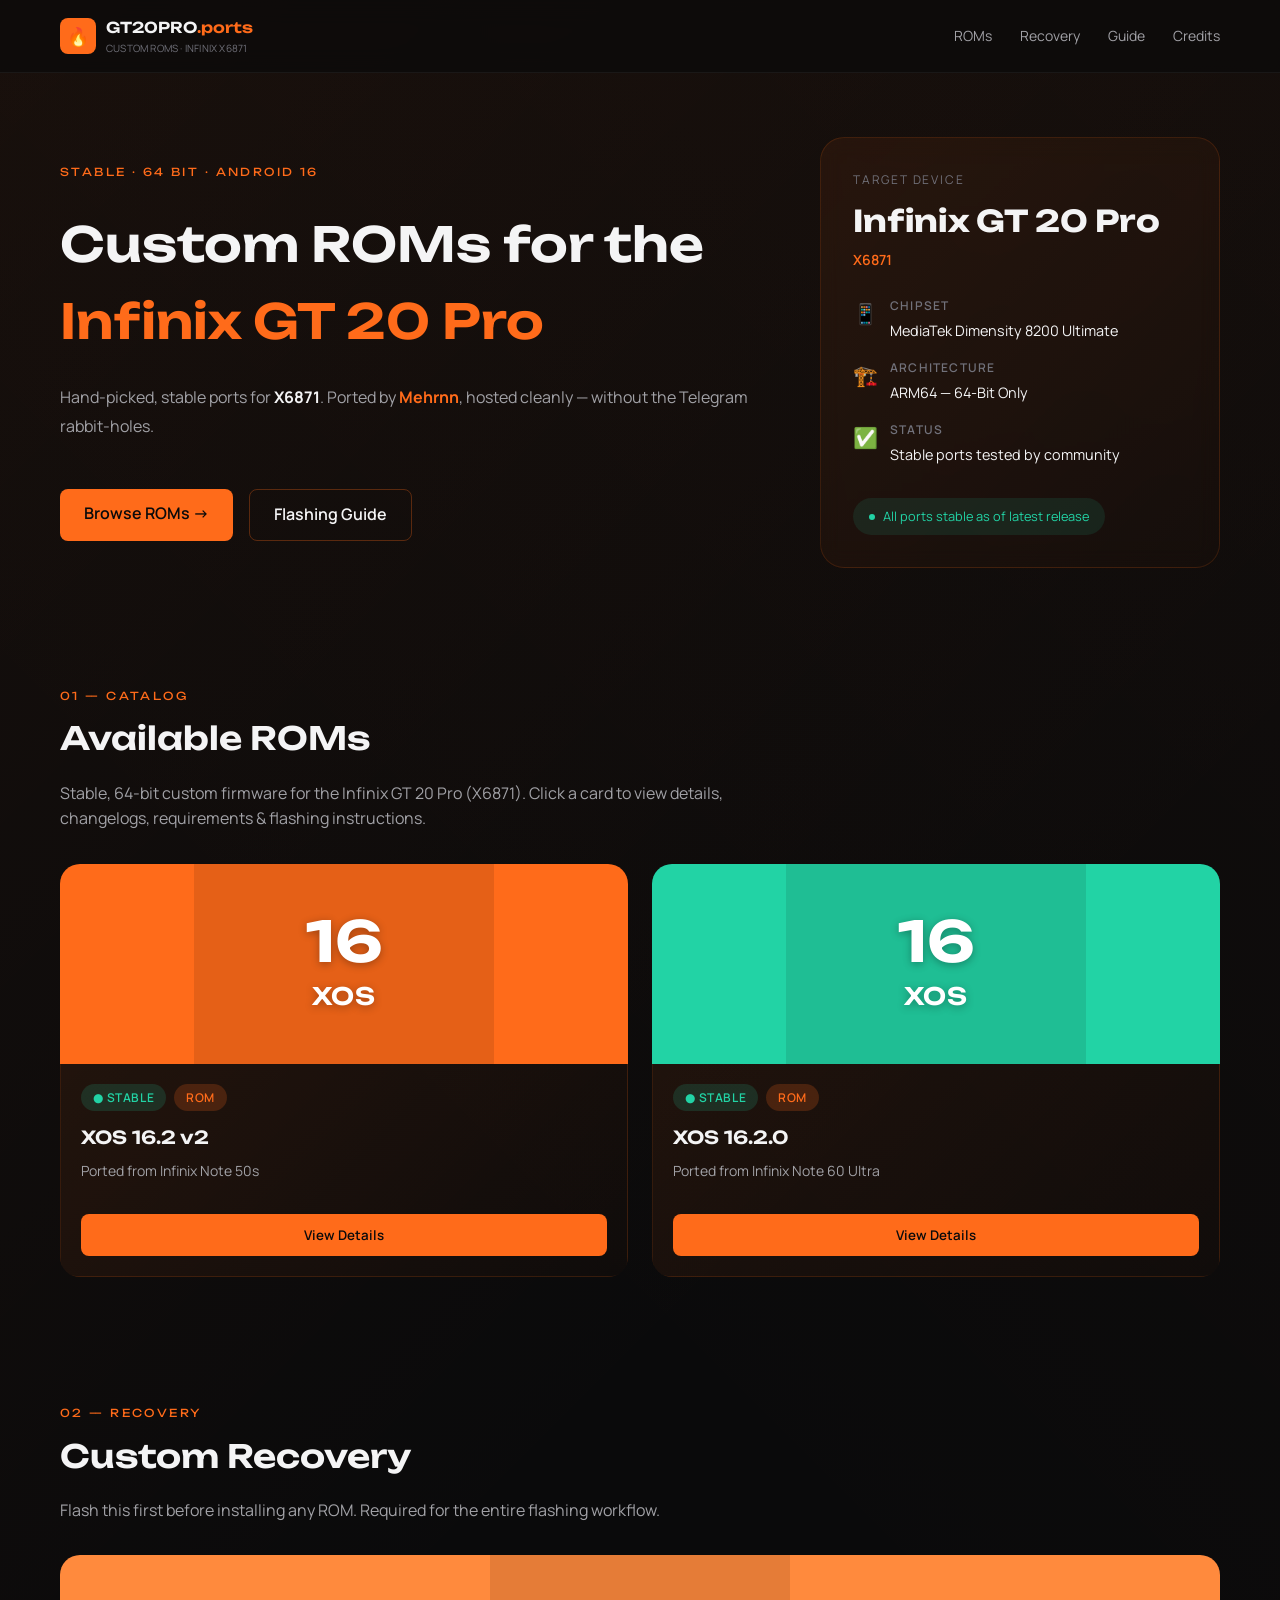
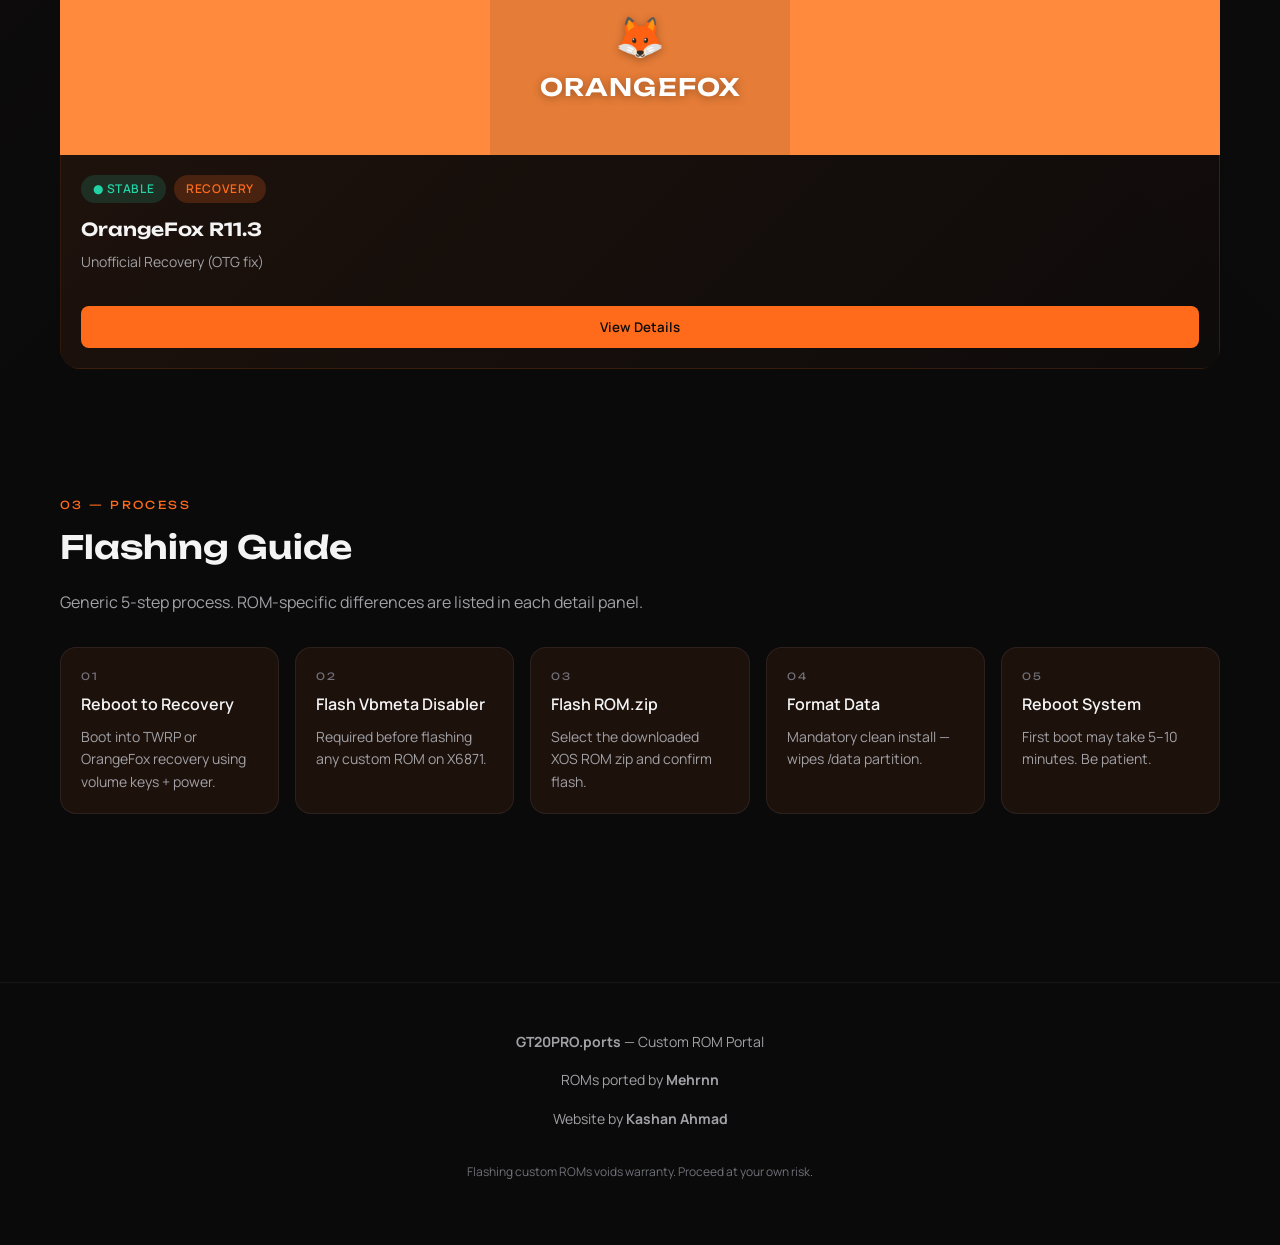
==== index.html @ 8de90fce "Update index.html" ====
<!DOCTYPE html>
<html lang="en">
<head>
    <meta charset="UTF-8">
    <meta name="viewport" content="width=device-width, initial-scale=1.0">
    <title>GT20PRO.ports — Custom ROM Site</title>
    <link href="https://fonts.googleapis.com/css2?family=Manrope:wght@400;600;700&family=Unbounded:wght@600;700&display=swap" rel="stylesheet">
    <style>
        * {
            margin: 0;
            padding: 0;
            box-sizing: border-box;
        }

        :root {
            --color-bg: #0a0a0b;
            --color-text: #f4f4f5;
            --color-orange: #ff6b1a;
            --color-zinc-400: #a1a1a6;
            --color-zinc-600: #71717a;
            --font-display: 'Unbounded', 'Manrope', system-ui, sans-serif;
            --font-body: 'Manrope', system-ui, sans-serif;
        }

        body {
            background: linear-gradient(135deg, rgba(255,107,26,0.05) 0%, transparent 50%), 
                        linear-gradient(225deg, rgba(255,107,26,0.03) 0%, transparent 50%),
                        var(--color-bg);
            color: var(--color-text);
            font-family: var(--font-body);
            line-height: 1.6;
            min-height: 100vh;
        }

        header {
            position: sticky;
            top: 0;
            z-index: 40;
            backdrop-filter: blur(12px);
            background: rgba(10, 10, 11, 0.7);
            border-bottom: 1px solid rgba(255, 255, 255, 0.05);
        }

        .header-content {
            max-width: 1200px;
            margin: 0 auto;
            padding: 1rem 1.25rem;
            display: flex;
            justify-content: space-between;
            align-items: center;
        }

        .logo {
            display: flex;
            align-items: center;
            gap: 0.625rem;
            text-decoration: none;
            color: inherit;
        }

        .logo-icon {
            display: flex;
            align-items: center;
            justify-content: center;
            width: 2.25rem;
            height: 2.25rem;
            border-radius: 0.5rem;
            background: var(--color-orange);
            color: var(--color-bg);
            font-size: 1.125rem;
        }

        .logo-text h1 {
            font-family: var(--font-display);
            font-size: 0.9375rem;
            font-weight: 600;
        }

        .logo-text p {
            font-size: 0.625rem;
            color: var(--color-zinc-600);
            text-transform: uppercase;
            letter-spacing: 0.02em;
        }

        nav {
            display: none;
        }

        @media (min-width: 768px) {
            nav {
                display: flex;
                gap: 1.75rem;
                font-size: 0.875rem;
                color: var(--color-zinc-400);
            }

            nav a {
                color: inherit;
                text-decoration: none;
                transition: color 0.3s;
            }

            nav a:hover {
                color: var(--color-text);
            }
        }

        .hero-wrapper {
            display: grid;
            grid-template-columns: 1fr;
            gap: 2rem;
            align-items: center;
            margin-bottom: 3rem;
        }

        @media (min-width: 768px) {
            .hero-wrapper {
                grid-template-columns: 1fr 400px;
            }
        }

        .device-card {
            background: linear-gradient(135deg, rgba(255,107,26,0.08) 0%, rgba(255,107,26,0.02) 100%);
            border: 1px solid rgba(255, 107, 26, 0.15);
            border-radius: 1.5rem;
            padding: 2rem;
            backdrop-filter: blur(10px);
        }

        .device-label {
            font-size: 0.75rem;
            letter-spacing: 0.15em;
            text-transform: uppercase;
            color: var(--color-zinc-600);
            margin-bottom: 0.5rem;
        }

        .device-name {
            font-family: var(--font-display);
            font-size: 1.875rem;
            font-weight: 700;
            margin-bottom: 0.25rem;
        }

        .device-codename {
            color: var(--color-orange);
            font-size: 0.875rem;
            margin-bottom: 1.5rem;
            font-weight: 600;
        }

        .device-spec {
            display: flex;
            gap: 0.75rem;
            margin-bottom: 1rem;
            font-size: 0.9rem;
            align-items: flex-start;
        }

        .device-spec-icon {
            color: var(--color-orange);
            font-size: 1.25rem;
            flex-shrink: 0;
            margin-top: 0.15rem;
        }

        .device-spec-label {
            text-transform: uppercase;
            font-size: 0.75rem;
            letter-spacing: 0.1em;
            color: var(--color-zinc-600);
            font-weight: 600;
        }

        .device-spec-value {
            display: block;
            color: var(--color-text);
            margin-top: 0.25rem;
        }

        .status-badge {
            display: inline-flex;
            align-items: center;
            gap: 0.5rem;
            background: rgba(34, 211, 165, 0.1);
            color: #22d3a5;
            padding: 0.5rem 1rem;
            border-radius: 9999px;
            font-size: 0.8rem;
            margin-top: 1rem;
        }

        .status-dot {
            width: 6px;
            height: 6px;
            background: #22d3a5;
            border-radius: 50%;
            animation: pulse 2s infinite;
        }

        @keyframes pulse {
            0%, 100% { opacity: 1; }
            50% { opacity: 0.5; }
        }

        .container {
            max-width: 1200px;
            margin: 0 auto;
            padding: 2.5rem 1.25rem;
        }

        .section-label {
            font-family: var(--font-display);
            font-size: 0.6875rem;
            letter-spacing: 0.22em;
            text-transform: uppercase;
            color: var(--color-orange);
            margin-bottom: 0.5rem;
        }

        h2 {
            font-family: var(--font-display);
            font-size: 2rem;
            font-weight: 600;
            margin-bottom: 1rem;
        }

        .description {
            color: var(--color-zinc-400);
            margin-bottom: 2rem;
            max-width: 42rem;
        }

        .grid {
            display: grid;
            grid-template-columns: repeat(auto-fit, minmax(280px, 1fr));
            gap: 1.5rem;
            margin-bottom: 3rem;
        }

        .card {
            background: transparent;
            border: none;
            border-radius: 1.25rem;
            overflow: hidden;
            cursor: pointer;
            transition: all 0.3s;
            display: flex;
            flex-direction: column;
        }

        .card:hover {
            transform: translateY(-4px);
        }

        .card-cover {
            width: 100%;
            height: 200px;
            border-radius: 1rem 1rem 0 0;
            display: flex;
            flex-direction: column;
            align-items: center;
            justify-content: center;
            position: relative;
            overflow: hidden;
        }

        .card-cover svg {
            width: 100%;
            height: 100%;
            position: absolute;
            top: 0;
            left: 0;
        }

        .card-cover-content {
            position: relative;
            z-index: 2;
            text-align: center;
            color: white;
            text-shadow: 0 2px 8px rgba(0,0,0,0.3);
        }

        .card-cover-number {
            font-family: var(--font-display);
            font-size: 3.5rem;
            font-weight: 700;
            line-height: 1;
            margin-bottom: 0.5rem;
        }

        .card-cover-text {
            font-family: var(--font-display);
            font-size: 1.5rem;
            font-weight: 600;
            letter-spacing: 0.05em;
        }

        .card-body {
            background: linear-gradient(135deg, rgba(255,107,26,0.08) 0%, rgba(255,107,26,0.02) 100%);
            border: 1px solid rgba(255, 107, 26, 0.15);
            border-top: none;
            border-radius: 0 0 1rem 1rem;
            padding: 1.25rem;
            flex-grow: 1;
            display: flex;
            flex-direction: column;
        }

        .card-title {
            font-family: var(--font-display);
            font-size: 1.125rem;
            font-weight: 600;
            margin-bottom: 0.5rem;
        }

        .card-subtitle {
            font-size: 0.875rem;
            color: var(--color-zinc-400);
            margin-bottom: 1rem;
            flex-grow: 1;
        }

        .card-meta {
            display: flex;
            gap: 0.75rem;
            font-size: 0.75rem;
            color: var(--color-zinc-600);
            margin-top: 1rem;
            flex-wrap: wrap;
        }

        .badge {
            display: inline-block;
            background: rgba(255, 107, 26, 0.15);
            color: var(--color-orange);
            padding: 0.25rem 0.75rem;
            border-radius: 9999px;
            font-size: 0.75rem;
            font-weight: 600;
            text-transform: uppercase;
            letter-spacing: 0.05em;
        }

        .badge.stable {
            background: rgba(34, 211, 165, 0.15);
            color: #22d3a5;
        }

        .badge.rom {
            background: rgba(255, 107, 26, 0.2);
            color: var(--color-orange);
        }

        .download-btn {
            background: var(--color-orange);
            color: var(--color-bg);
            border: none;
            padding: 0.75rem 1.5rem;
            border-radius: 0.5rem;
            font-weight: 600;
            cursor: pointer;
            margin-top: 1rem;
            transition: opacity 0.3s;
            font-family: var(--font-body);
        }

        .download-btn:hover {
            opacity: 0.9;
        }

        footer {
            background: rgba(10, 10, 11, 0.8);
            border-top: 1px solid rgba(255, 255, 255, 0.05);
            padding: 3rem 1.25rem;
            margin-top: 5rem;
        }

        .footer-content {
            max-width: 1200px;
            margin: 0 auto;
            text-align: center;
            color: var(--color-zinc-400);
            font-size: 0.875rem;
        }

        .footer-content p {
            margin-bottom: 1rem;
        }

        .step-grid {
            display: grid;
            grid-template-columns: repeat(auto-fit, minmax(200px, 1fr));
            gap: 1rem;
            margin-bottom: 3rem;
        }

        .step-card {
            background: rgba(255, 107, 26, 0.08);
            border: 1px solid rgba(255, 255, 255, 0.07);
            border-radius: 1rem;
            padding: 1.25rem;
        }

        .step-number {
            font-family: var(--font-display);
            font-size: 0.625rem;
            color: var(--color-zinc-600);
            letter-spacing: 0.2em;
            margin-bottom: 0.5rem;
        }

        .step-title {
            font-weight: 600;
            margin-bottom: 0.5rem;
        }

        .step-desc {
            font-size: 0.875rem;
            color: var(--color-zinc-400);
        }

        .modal {
            display: none;
            position: fixed;
            z-index: 50;
            left: 0;
            top: 0;
            width: 100%;
            height: 100%;
            background: rgba(0, 0, 0, 0.8);
            backdrop-filter: blur(4px);
        }

        .modal.active {
            display: flex;
            align-items: center;
            justify-content: center;
        }

        .modal-content {
            background: #141416;
            border: 1px solid rgba(255, 255, 255, 0.1);
            border-radius: 1.5rem;
            padding: 2rem;
            max-width: 500px;
            max-height: 80vh;
            overflow-y: auto;
            position: relative;
        }

        .modal-close {
            position: absolute;
            top: 1rem;
            right: 1rem;
            background: none;
            border: none;
            color: var(--color-text);
            font-size: 1.5rem;
            cursor: pointer;
        }

        .modal-title {
            font-family: var(--font-display);
            font-size: 1.5rem;
            font-weight: 600;
            margin-bottom: 0.5rem;
            margin-top: 0;
        }

        .modal-subtitle {
            color: var(--color-zinc-400);
            margin-bottom: 1.5rem;
        }

        .modal-section {
            margin-bottom: 1.5rem;
        }

        .modal-section h4 {
            font-size: 0.875rem;
            text-transform: uppercase;
            letter-spacing: 0.1em;
            color: var(--color-orange);
            margin-bottom: 0.5rem;
            font-weight: 600;
        }

        .modal-section ul, .modal-section ol {
            margin-left: 1.5rem;
            color: var(--color-zinc-400);
        }

        .modal-section li {
            margin-bottom: 0.5rem;
        }
    </style>
</head>
<body>
    <header>
        <div class="header-content">
            <a href="#" class="logo">
                <div class="logo-icon">🔥</div>
                <div class="logo-text">
                    <h1>GT20PRO<span style="color: var(--color-orange);">.ports</span></h1>
                    <p>Custom ROMs · Infinix X6871</p>
                </div>
            </a>
            <nav>
                <a href="#roms">ROMs</a>
                <a href="#recovery">Recovery</a>
                <a href="#guide">Guide</a>
                <a href="#credits">Credits</a>
            </nav>
        </div>
    </header>

    <main>
        <!-- Hero Section -->
        <section class="container" style="padding: 4rem 1.25rem; padding-bottom: 2rem;">
            <div class="hero-wrapper">
                <div>
                    <div class="section-label" style="margin-bottom: 1.5rem;">STABLE · 64 BIT · ANDROID 16</div>
                    <h2 style="font-size: 3rem; margin-bottom: 1.5rem;">Custom ROMs for the <span style="color: var(--color-orange);">Infinix GT 20 Pro</span></h2>
                    <p style="font-size: 1rem; color: var(--color-zinc-400); margin-bottom: 2rem; line-height: 1.8;">Hand-picked, stable ports for <strong style="color: var(--color-text);">X6871</strong>. Ported by <strong style="color: var(--color-orange);">Mehrnn</strong>, hosted cleanly — without the Telegram rabbit-holes.</p>
                    <div style="display: flex; gap: 1rem; flex-wrap: wrap;">
                        <a href="#roms" class="download-btn" style="text-decoration: none; display: inline-block; text-align: center;">Browse ROMs →</a>
                        <a href="#guide" class="download-btn" style="text-decoration: none; display: inline-block; text-align: center; background: transparent; border: 1px solid rgba(255, 107, 26, 0.3); color: var(--color-text);">Flashing Guide</a>
                    </div>
                </div>
                <div class="device-card">
                    <div class="device-label">TARGET DEVICE</div>
                    <div class="device-name">Infinix GT 20 Pro</div>
                    <div class="device-codename">X6871</div>

                    <div class="device-spec">
                        <div class="device-spec-icon">📱</div>
                        <div>
                            <div class="device-spec-label">Chipset</div>
                            <span class="device-spec-value">MediaTek Dimensity 8200 Ultimate</span>
                        </div>
                    </div>

                    <div class="device-spec">
                        <div class="device-spec-icon">🏗️</div>
                        <div>
                            <div class="device-spec-label">Architecture</div>
                            <span class="device-spec-value">ARM64 — 64-Bit Only</span>
                        </div>
                    </div>

                    <div class="device-spec">
                        <div class="device-spec-icon">✅</div>
                        <div>
                            <div class="device-spec-label">Status</div>
                            <span class="device-spec-value">Stable ports tested by community</span>
                        </div>
                    </div>

                    <div class="status-badge">
                        <span class="status-dot"></span>
                        <span>All ports stable as of latest release</span>
                    </div>
                </div>
            </div>
        </section>

        <!-- ROMs Section -->
        <section id="roms" class="container">
            <div class="section-label">01 — Catalog</div>
            <h2>Available ROMs</h2>
            <p class="description">Stable, 64-bit custom firmware for the Infinix GT 20 Pro (X6871). Click a card to view details, changelogs, requirements & flashing instructions.</p>
            <div class="grid" id="romGrid"></div>
        </section>

        <!-- Recovery Section -->
        <section id="recovery" class="container">
            <div class="section-label">02 — Recovery</div>
            <h2>Custom Recovery</h2>
            <p class="description">Flash this first before installing any ROM. Required for the entire flashing workflow.</p>
            <div class="grid" id="recoveryGrid"></div>
        </section>

        <!-- Flashing Guide -->
        <section id="guide" class="container">
            <div class="section-label">03 — Process</div>
            <h2>Flashing Guide</h2>
            <p class="description">Generic 5-step process. ROM-specific differences are listed in each detail panel.</p>
            <div class="step-grid" id="stepsGrid"></div>
        </section>
    </main>

    <!-- Modal -->
    <div id="modal" class="modal">
        <div class="modal-content">
            <button class="modal-close" onclick="closeModal()">✕</button>
            <h3 class="modal-title" id="modalTitle"></h3>
            <p class="modal-subtitle" id="modalSubtitle"></p>
            
            <div class="modal-section">
                <h4>Base & Specs</h4>
                <p><strong>Base:</strong> <span id="modalBase"></span></p>
                <p><strong>Android:</strong> <span id="modalAndroid"></span></p>
            </div>

            <div class="modal-section" id="changelogSection" style="display:none;">
                <h4>What's New</h4>
                <ul id="changelogList"></ul>
            </div>

            <div class="modal-section" id="knownBugsSection" style="display:none;">
                <h4>Known Issues</h4>
                <ul id="bugsList"></ul>
            </div>

            <div class="modal-section" id="requirementsSection" style="display:none;">
                <h4>Requirements</h4>
                <ul id="requirementsList"></ul>
            </div>

            <div class="modal-section" id="stepsSection" style="display:none;">
                <h4>Flashing Steps</h4>
                <ol id="stepsList"></ol>
            </div>

            <div class="modal-section" id="creditsSection" style="display:none;">
                <h4>Credits</h4>
                <ul id="creditsList"></ul>
            </div>

            <a id="downloadBtn" href="#" class="download-btn" target="_blank" style="display: block; text-align: center; text-decoration: none;">Download</a>
        </div>
    </div>

    <footer>
        <div class="footer-content">
            <p><strong>GT20PRO.ports</strong> — Custom ROM Portal</p>
            <p>ROMs ported by <strong>Mehrnn</strong></p>
            <p>Website by <strong>Kashan Ahmad</strong></p>
            <p style="font-size: 0.75rem; margin-top: 2rem; color: var(--color-zinc-600);">Flashing custom ROMs voids warranty. Proceed at your own risk.</p>
        </div>
    </footer>

    <script>
        // Data from roms.js
        const DEVICE = {
            name: "Infinix GT 20 Pro",
            codename: "X6871",
            chipset: "MediaTek Dimensity 8200 Ultimate",
        };

        const ROMS = [
            {
                id: "xos-16-2-v2-n50s",
                title: "XOS 16.2 v2",
                subtitle: "Ported from Infinix Note 50s",
                androidBase: "Android 16",
                version: "v2 — Stable",
                type: "ROM",
                status: "stable",
                accent: "#FF6B1A",
                porter: "Mehrnn",
                base: "Any A15 Vendor",
                bit: "64-Bit Only",
                description: "XOS 16.1 v2 for GT 20 Pro — a stable Android 16 based port from the Infinix Note 50s. Do not compare with stock. Can dirty flash from old 50s port.",
                downloadUrl: "https://drive.google.com/file/d/1JdifWk1U-Tqw83Pb0PbUPvFqJSJLoO5e/view?usp=sharing",
                fileName: "XOS16.1-v2-X6871-Mehrnn.zip",
                changelogs: ["Fixed device uncertified", "Stable release v2"],
                knownBugs: [
                    { text: "Bypass Charging", fixUrl: "https://t.me/xos16x6871portlinks/23" },
                ],
                requirements: [
                    { text: "Vbmeta Disabler", url: "https://t.me/infinixgt20proid/14628" },
                    { text: "Working Brain", url: null },
                ],
                flashingSteps: [
                    "Reboot to Recovery (TWRP / OrangeFox)",
                    "Flash Vbmeta Disabler",
                    "Flash ROM.zip",
                    "Format Data",
                    "Reboot System",
                ],
                credits: [
                    "Allah (S.W.T)",
                    "@satyam_rai1",
                    "@ramabondanp",
                    "Testers and Contributions",
                ],
            },
            {
                id: "xos-16-2-n60u",
                title: "XOS 16.2.0",
                subtitle: "Ported from Infinix Note 60 Ultra",
                androidBase: "Android 16",
                version: "v2 — Stable",
                type: "ROM",
                status: "stable",
                accent: "#22D3A5",
                porter: "Mehrnn",
                base: "FW 15.1.2.145-165",
                bit: "64-Bit Only",
                description: "XOS 16.2.0 for GT 20 Pro — stable Note 60 Ultra port. Polished build with minor bug fixes over previous releases.",
                downloadUrl: "https://drive.google.com/file/d/1tSSry1rRWioJZi-c9Dg6k1zYBie5qql_/view?usp=drive_link",
                fileName: "XOS16.2-N60U-X6871-Mehrnn.zip",
                changelogs: ["Minor bug fixes"],
                knownBugs: [],
                requirements: [
                    { text: "Vbmeta Disabler", url: "https://t.me/infinixgt20proid/14628" },
                    { text: "Working Brain", url: null },
                ],
                flashingSteps: [
                    "Reboot to Recovery (TWRP / OrangeFox)",
                    "Flash Vbmeta Disabler",
                    "Flash ROM.zip",
                    "Format Data",
                    "Reboot System",
                ],
                credits: [
                    "Allah (S.W.T)",
                    "@satyam_rai1",
                    "@ramabondanp",
                    "Testers and Contributions",
                ],
            },
            {
                id: "orangefox-r11-3-x6871",
                title: "OrangeFox R11.3",
                subtitle: "Unofficial Recovery (OTG fix)",
                androidBase: "Recovery",
                version: "15.1.2 — Unofficial",
                type: "RECOVERY",
                status: "stable",
                accent: "#FF8A3D",
                porter: "Community",
                base: "OrangeFox R11.3 Base",
                bit: "ARM64",
                description: "OrangeFox Recovery R11.3 for GT 20 Pro with OTG fix. Required for flashing ROMs, Vbmeta Disabler and other zips on the X6871.",
                downloadUrl: "https://drive.google.com/file/d/1JdifWk1U-Tqw83Pb0PbUPvFqJSJLoO5e/view?usp=sharing",
                fileName: "OrangeFox-R11.3_OTGfix_15.1.2-Unofficial-X6871.img",
                changelogs: ["OTG fix", "Built for X6871 (GT 20 Pro)"],
                knownBugs: [],
                requirements: [
                    { text: "Unlocked Bootloader", url: null },
                    { text: "fastboot / adb on PC", url: null },
                ],
                flashingSteps: [
                    "Reboot phone into fastboot mode",
                    "Run: fastboot flash recovery OrangeFox-R11.3_OTGfix_15.1.2-Unofficial-X6871.img",
                    "Reboot to recovery immediately (do not boot system first)",
                    "Wipe Dalvik / Cache if needed",
                    "Proceed with ROM / Vbmeta flashing",
                ],
                credits: ["OrangeFox Team", "@satyam_rai1", "Community testers"],
            },
        ];

        const STEPS = [
            { title: "Reboot to Recovery", desc: "Boot into TWRP or OrangeFox recovery using volume keys + power." },
            { title: "Flash Vbmeta Disabler", desc: "Required before flashing any custom ROM on X6871." },
            { title: "Flash ROM.zip", desc: "Select the downloaded XOS ROM zip and confirm flash." },
            { title: "Format Data", desc: "Mandatory clean install — wipes /data partition." },
            { title: "Reboot System", desc: "First boot may take 5–10 minutes. Be patient." },
        ];

        // Render ROMs
        const romGrid = document.getElementById('romGrid');
        const roms = ROMS.filter(r => r.type === 'ROM');
        
        function createRomCover(rom) {
            const svg = `
                <svg viewBox="0 0 300 200" xmlns="http://www.w3.org/2000/svg">
                    <defs>
                        <linearGradient id="grad-${rom.id}" x1="0%" y1="0%" x2="100%" y2="100%">
                            <stop offset="0%" style="stop-color:${rom.accent};stop-opacity:1" />
                            <stop offset="100%" style="stop-color:${rom.accent}dd;stop-opacity:0.8" />
                        </linearGradient>
                    </defs>
                    <rect width="300" height="200" fill="url(#grad-${rom.id})"/>
                    <rect width="300" height="200" fill="rgba(0,0,0,0.1)"/>
                </svg>
            `;
            return svg;
        }
        
        roms.forEach(rom => {
            const card = document.createElement('div');
            card.className = 'card';
            card.innerHTML = `
                <div class="card-cover" style="background: ${rom.accent};">
                    ${createRomCover(rom)}
                    <div class="card-cover-content">
                        <div class="card-cover-number">${rom.number || '16'}</div>
                        <div class="card-cover-text">XOS</div>
                    </div>
                </div>
                <div class="card-body">
                    <div style="display: flex; gap: 0.5rem; margin-bottom: 0.75rem;">
                        <span class="badge stable">● STABLE</span>
                        <span class="badge rom">ROM</span>
                    </div>
                    <div class="card-title">${rom.title}</div>
                    <div class="card-subtitle">${rom.subtitle}</div>
                    <button onclick='openModal(${JSON.stringify(rom).replace(/'/g, "&apos;")})' class="download-btn">View Details</button>
                </div>
            `;
            romGrid.appendChild(card);
        });

        // Render Recovery
        const recoveryGrid = document.getElementById('recoveryGrid');
        const recovery = ROMS.filter(r => r.type === 'RECOVERY');
        recovery.forEach(rom => {
            const card = document.createElement('div');
            card.className = 'card';
            card.innerHTML = `
                <div class="card-cover" style="background: ${rom.accent};">
                    ${createRomCover(rom)}
                    <div class="card-cover-content">
                        <div style="font-size: 2.5rem;">🦊</div>
                        <div class="card-cover-text">ORANGEFOX</div>
                    </div>
                </div>
                <div class="card-body">
                    <div style="display: flex; gap: 0.5rem; margin-bottom: 0.75rem;">
                        <span class="badge stable">● STABLE</span>
                        <span class="badge rom">RECOVERY</span>
                    </div>
                    <div class="card-title">${rom.title}</div>
                    <div class="card-subtitle">${rom.subtitle}</div>
                    <button onclick='openModal(${JSON.stringify(rom).replace(/'/g, "&apos;")})' class="download-btn">View Details</button>
                </div>
            `;
            recoveryGrid.appendChild(card);
        });

        // Render Steps
        const stepsGrid = document.getElementById('stepsGrid');
        STEPS.forEach((step, i) => {
            const card = document.createElement('div');
            card.className = 'step-card';
            card.innerHTML = `
                <div class="step-number">${String(i + 1).padStart(2, '0')}</div>
                <div class="step-title">${step.title}</div>
                <div class="step-desc">${step.desc}</div>
            `;
            stepsGrid.appendChild(card);
        });

        // Modal Functions
        function openModal(rom) {
            const modal = document.getElementById('modal');
            document.getElementById('modalTitle').textContent = rom.title;
            document.getElementById('modalSubtitle').textContent = rom.description;
            document.getElementById('modalBase').textContent = rom.base;
            document.getElementById('modalAndroid').textContent = rom.androidBase;

            // Changelogs
            const changelogSection = document.getElementById('changelogSection');
            if (rom.changelogs && rom.changelogs.length > 0) {
                changelogSection.style.display = 'block';
                const changelogList = document.getElementById('changelogList');
                changelogList.innerHTML = '';
                rom.changelogs.forEach(log => {
                    const li = document.createElement('li');
                    li.textContent = log;
                    changelogList.appendChild(li);
                });
            } else {
                changelogSection.style.display = 'none';
            }

            // Known Bugs
            const bugsSection = document.getElementById('knownBugsSection');
            if (rom.knownBugs && rom.knownBugs.length > 0) {
                bugsSection.style.display = 'block';
                const bugsList = document.getElementById('bugsList');
                bugsList.innerHTML = '';
                rom.knownBugs.forEach(bug => {
                    const li = document.createElement('li');
                    li.innerHTML = bug.fixUrl ? `<a href="${bug.fixUrl}" target="_blank">${bug.text}</a>` : bug.text;
                    bugsList.appendChild(li);
                });
            } else {
                bugsSection.style.display = 'none';
            }

            // Requirements
            const reqSection = document.getElementById('requirementsSection');
            if (rom.requirements && rom.requirements.length > 0) {
                reqSection.style.display = 'block';
                const reqList = document.getElementById('requirementsList');
                reqList.innerHTML = '';
                rom.requirements.forEach(req => {
                    const li = document.createElement('li');
                    li.innerHTML = req.url ? `<a href="${req.url}" target="_blank">${req.text}</a>` : req.text;
                    reqList.appendChild(li);
                });
            } else {
                reqSection.style.display = 'none';
            }

            // Steps
            const stepsSection = document.getElementById('stepsSection');
            if (rom.flashingSteps && rom.flashingSteps.length > 0) {
                stepsSection.style.display = 'block';
                const stepsList = document.getElementById('stepsList');
                stepsList.innerHTML = '';
                rom.flashingSteps.forEach(step => {
                    const li = document.createElement('li');
                    li.textContent = step;
                    stepsList.appendChild(li);
                });
            } else {
                stepsSection.style.display = 'none';
            }

            // Credits
            const creditsSection = document.getElementById('creditsSection');
            if (rom.credits && rom.credits.length > 0) {
                creditsSection.style.display = 'block';
                const creditsList = document.getElementById('creditsList');
                creditsList.innerHTML = '';
                rom.credits.forEach(credit => {
                    const li = document.createElement('li');
                    li.textContent = credit;
                    creditsList.appendChild(li);
                });
            } else {
                creditsSection.style.display = 'none';
            }

            // Download Button
            const downloadBtn = document.getElementById('downloadBtn');
            downloadBtn.href = rom.downloadUrl;
            downloadBtn.textContent = `Download ${rom.fileName}`;

            modal.classList.add('active');
        }

        function closeModal() {
            document.getElementById('modal').classList.remove('active');
        }

        window.addEventListener('click', (e) => {
            const modal = document.getElementById('modal');
            if (e.target === modal) {
                closeModal();
            }
        });
    </script>
</body>
</html>
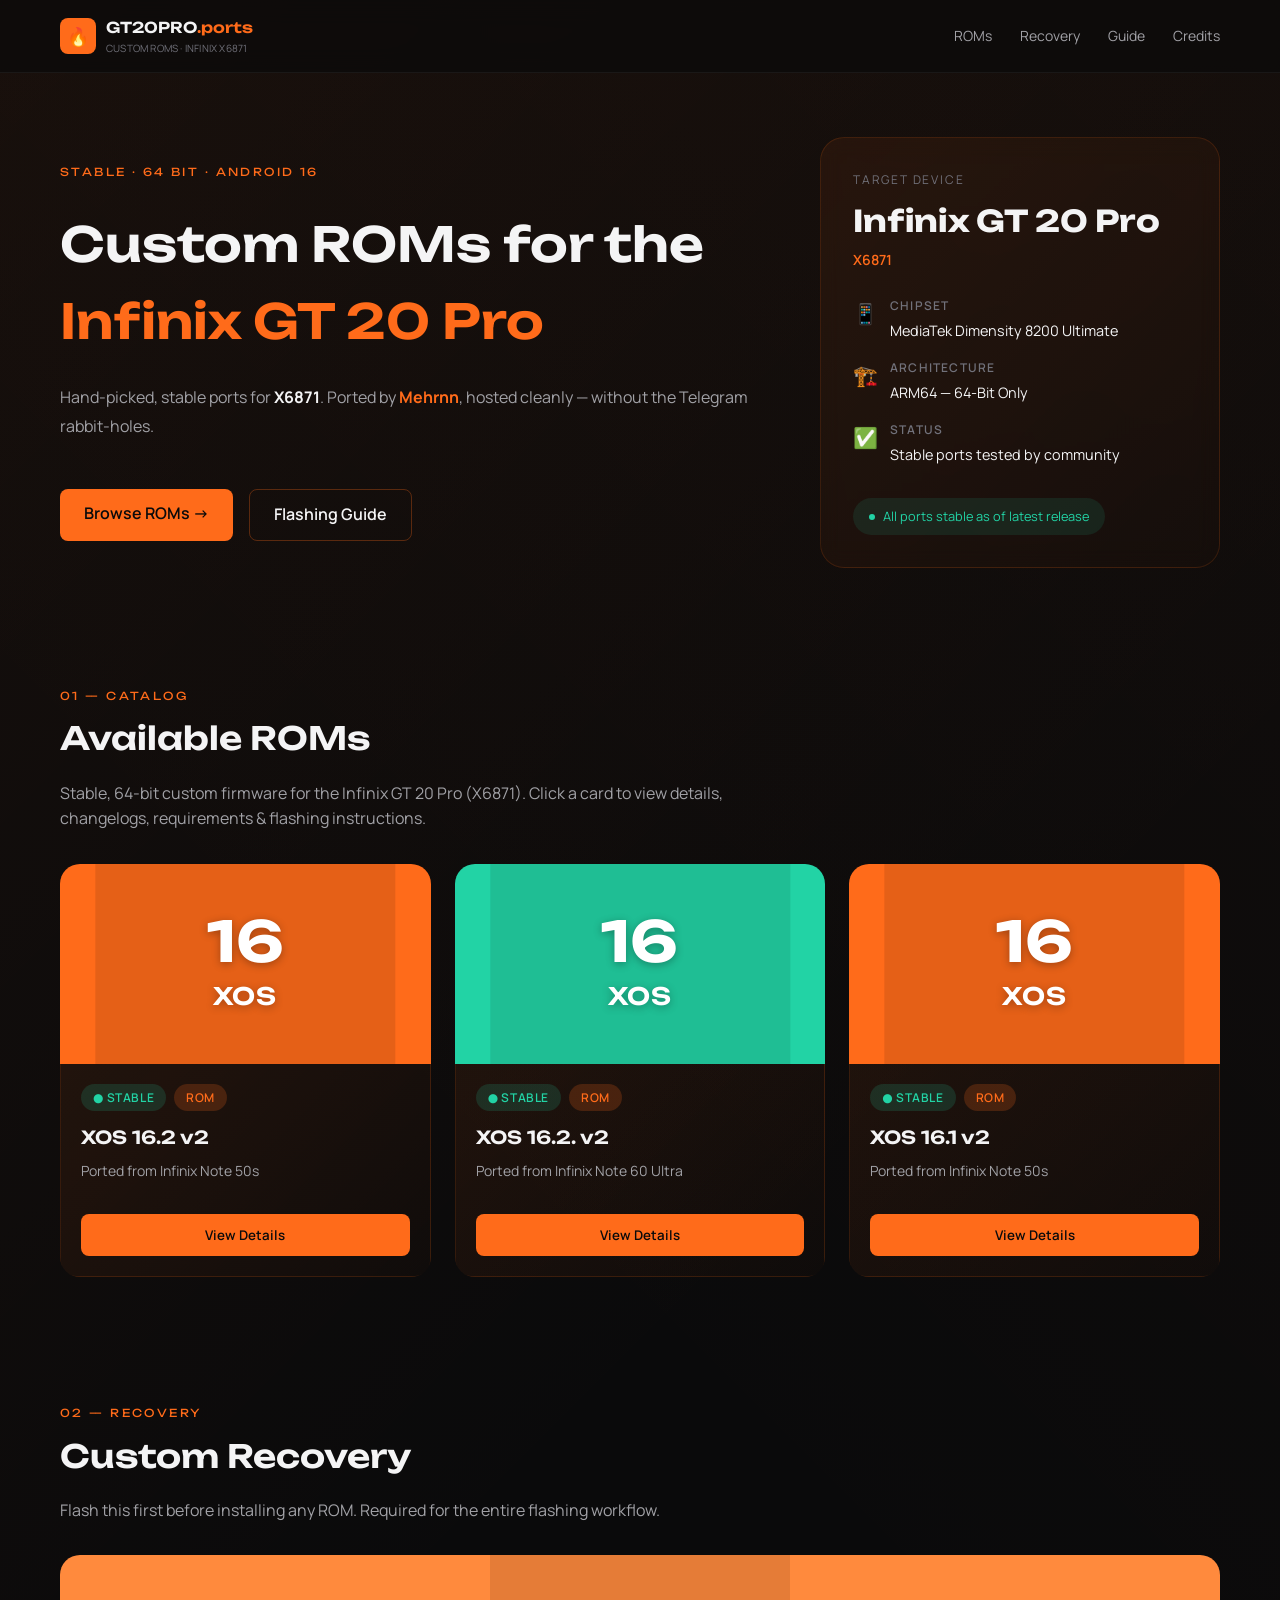
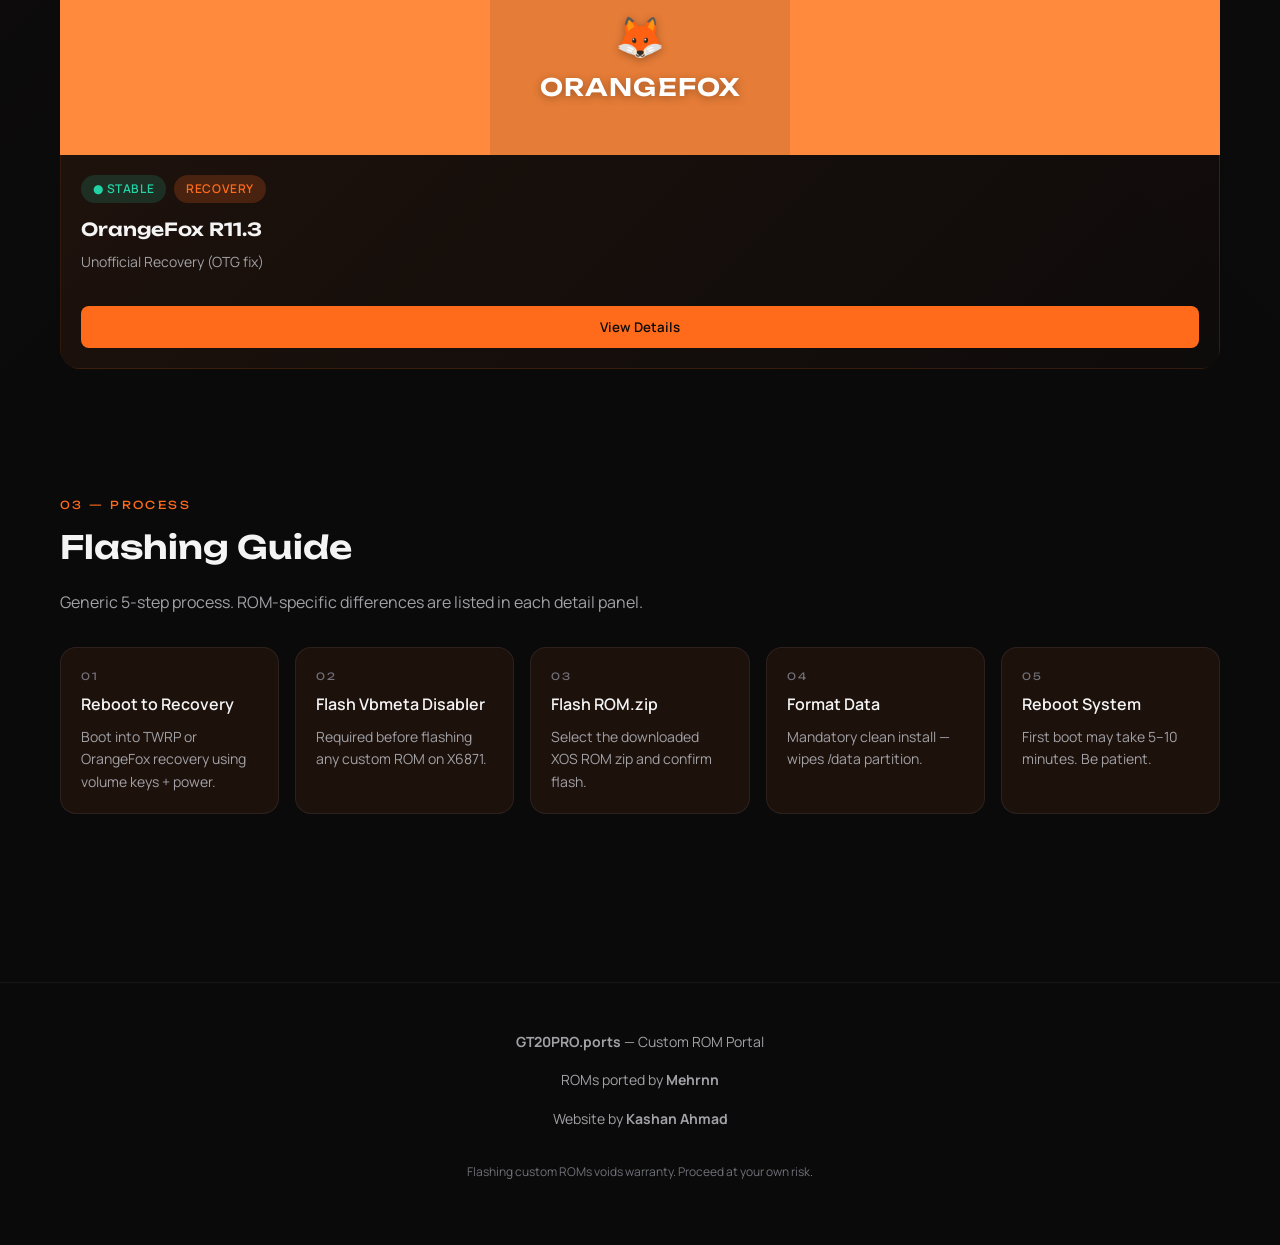
==== commit 2af629b7: "Update index.html" ====
--- a/index.html
+++ b/index.html
@@ -663,7 +663,7 @@
                 porter: "Mehrnn",
                 base: "Any A15 Vendor",
                 bit: "64-Bit Only",
-                description: "XOS 16.1 v2 for GT 20 Pro — a stable Android 16 based port from the Infinix Note 50s. Do not compare with stock. Can dirty flash from old 50s port.",
+                description: "XOS 16.2 v2 for GT 20 Pro — a stable Android 16 based port from the Infinix Note 50s. Do not compare with stock. Can dirty flash from old 50s port.",
                 downloadUrl: "https://drive.google.com/file/d/1JdifWk1U-Tqw83Pb0PbUPvFqJSJLoO5e/view?usp=sharing",
                 fileName: "XOS16.1-v2-X6871-Mehrnn.zip",
                 changelogs: ["Fixed device uncertified", "Stable release v2"],
@@ -682,15 +682,12 @@
                     "Reboot System",
                 ],
                 credits: [
-                    "Allah (S.W.T)",
-                    "@satyam_rai1",
-                    "@ramabondanp",
-                    "Testers and Contributions",
+                    "Mehrnn",
                 ],
             },
             {
                 id: "xos-16-2-n60u",
-                title: "XOS 16.2.0",
+                title: "XOS 16.2. v2",
                 subtitle: "Ported from Infinix Note 60 Ultra",
                 androidBase: "Android 16",
                 version: "v2 — Stable",
@@ -717,10 +714,38 @@
                     "Reboot System",
                 ],
                 credits: [
-                    "Allah (S.W.T)",
-                    "@satyam_rai1",
-                    "@ramabondanp",
-                    "Testers and Contributions",
+                    "Mehrnn",
+                ],
+            },
+            {
+                id: "xos-16-1-v2",
+                title: "XOS 16.1 v2",
+                subtitle: "Ported from Infinix Note 50s",
+                androidBase: "Android 16",
+                version: "v2 — Stable",
+                type: "ROM",
+                status: "stable",
+                accent: "#FF6B1A",
+                porter: "Mehrnn",
+                base: "Any A15 Vendor",
+                bit: "64-Bit Only",
+                description: "XOS 16.1 for GT 20 Pro — Ported from Infinix Note Edge by Mehrnn | 64-Bit Only",
+                downloadUrl: "https://drive.google.com/file/d/16LHoBhw1Z1jrcLk74b5tPc3rYhSiBqjg/view?usp=drivesdk",
+                fileName: "XOS16.1-v2-X6871-Mehrnn.zip",
+                changelogs: ["Enforcing ", "Mem Fusion Fixed", "Media Fixed", "Visual Lag Fixed", "Charging Fixed"],
+                requirements: [
+                    { text: "Vbmeta Disabler", url: "https://t.me/infinixgt20proid/14628" },
+                    { text: "Working Brain", url: null },
+                ],
+                flashingSteps: [
+                    "Reboot to Recovery (TWRP / OrangeFox)",
+                    "Flash Vbmeta Disabler",
+                    "Flash ROM.zip",
+                    "Format Data",
+                    "Reboot System",
+                ],
+                credits: [
+                    "Mehrnn",
                 ],
             },
             {
@@ -736,7 +761,7 @@
                 base: "OrangeFox R11.3 Base",
                 bit: "ARM64",
                 description: "OrangeFox Recovery R11.3 for GT 20 Pro with OTG fix. Required for flashing ROMs, Vbmeta Disabler and other zips on the X6871.",
-                downloadUrl: "https://drive.google.com/file/d/1JdifWk1U-Tqw83Pb0PbUPvFqJSJLoO5e/view?usp=sharing",
+                downloadUrl: "https://t.me/c/3707464704/38751",
                 fileName: "OrangeFox-R11.3_OTGfix_15.1.2-Unofficial-X6871.img",
                 changelogs: ["OTG fix", "Built for X6871 (GT 20 Pro)"],
                 knownBugs: [],
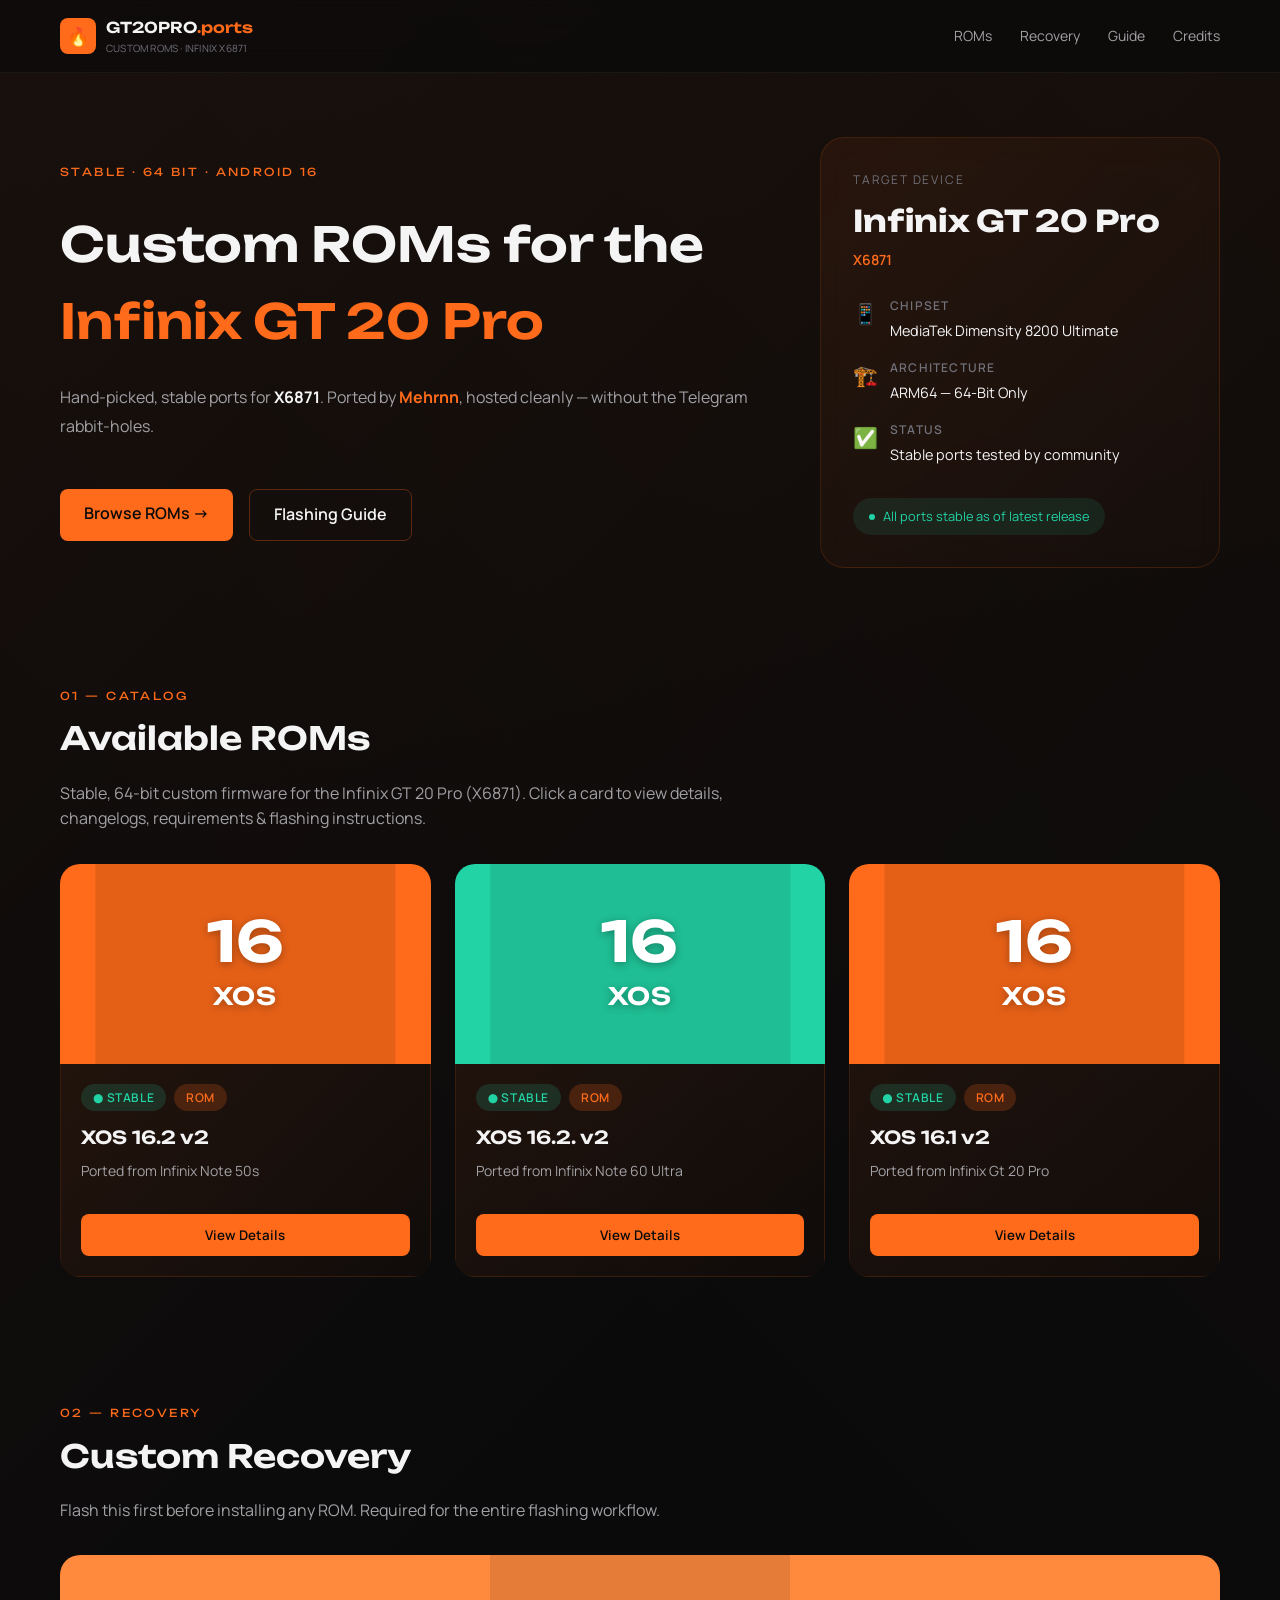
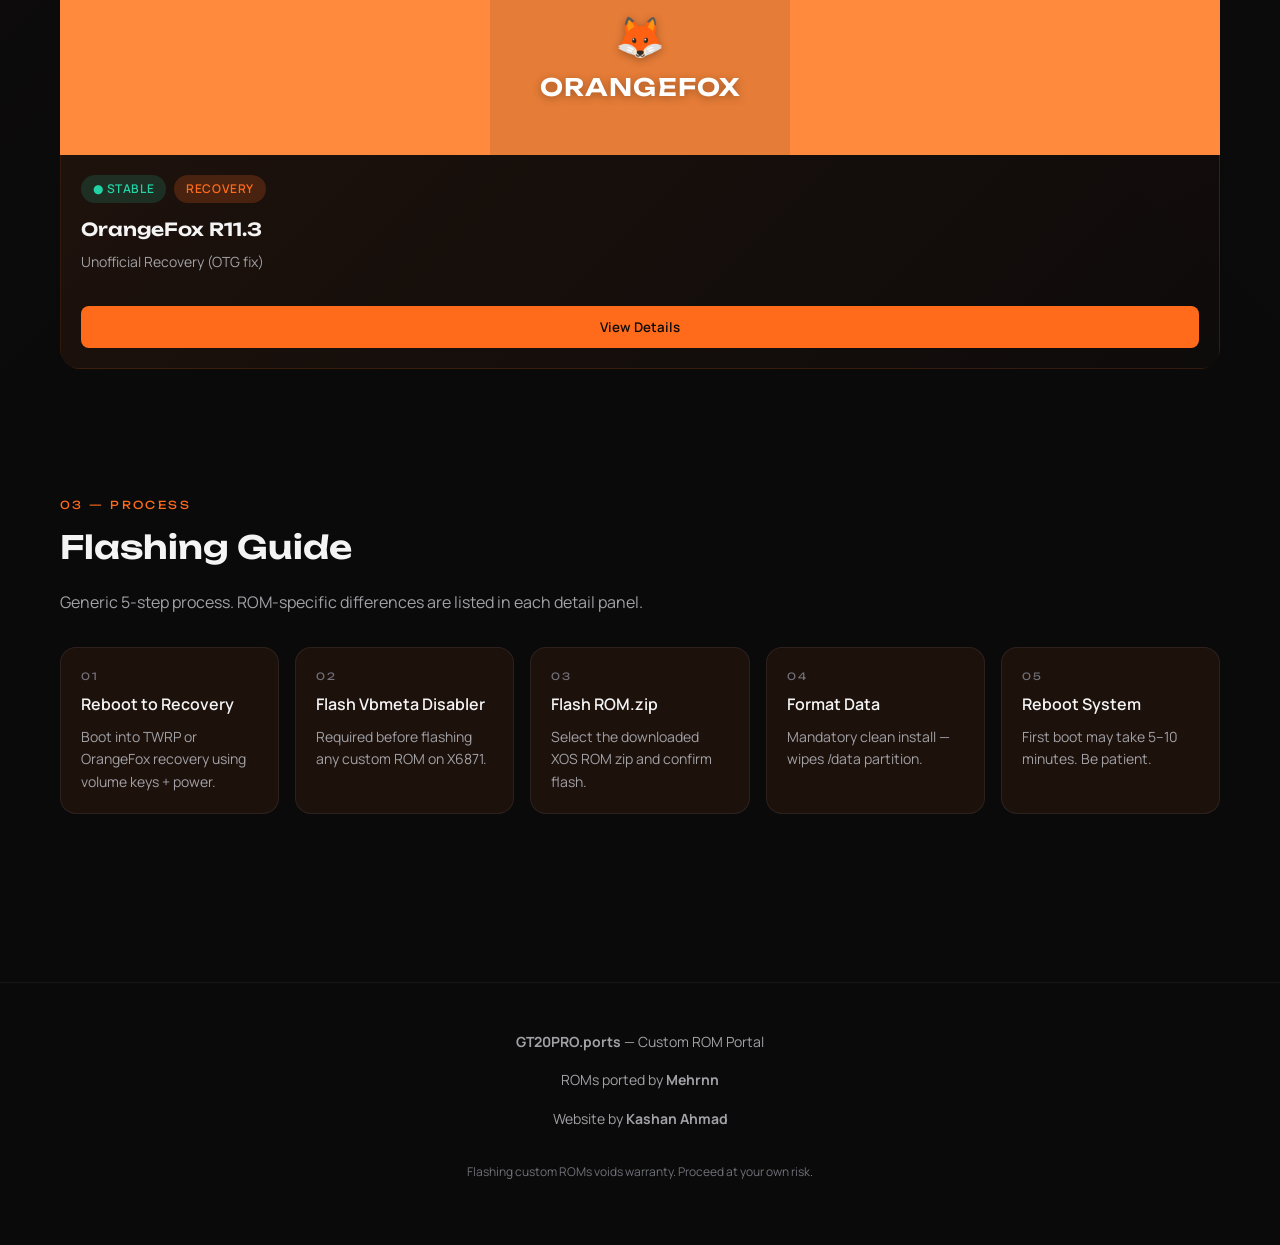
==== commit da99cc1c: "Update index.html" ====
--- a/index.html
+++ b/index.html
@@ -720,7 +720,7 @@
             {
                 id: "xos-16-1-v2",
                 title: "XOS 16.1 v2",
-                subtitle: "Ported from Infinix Note 50s",
+                subtitle: "Ported from Infinix Gt 20 Pro ",
                 androidBase: "Android 16",
                 version: "v2 — Stable",
                 type: "ROM",
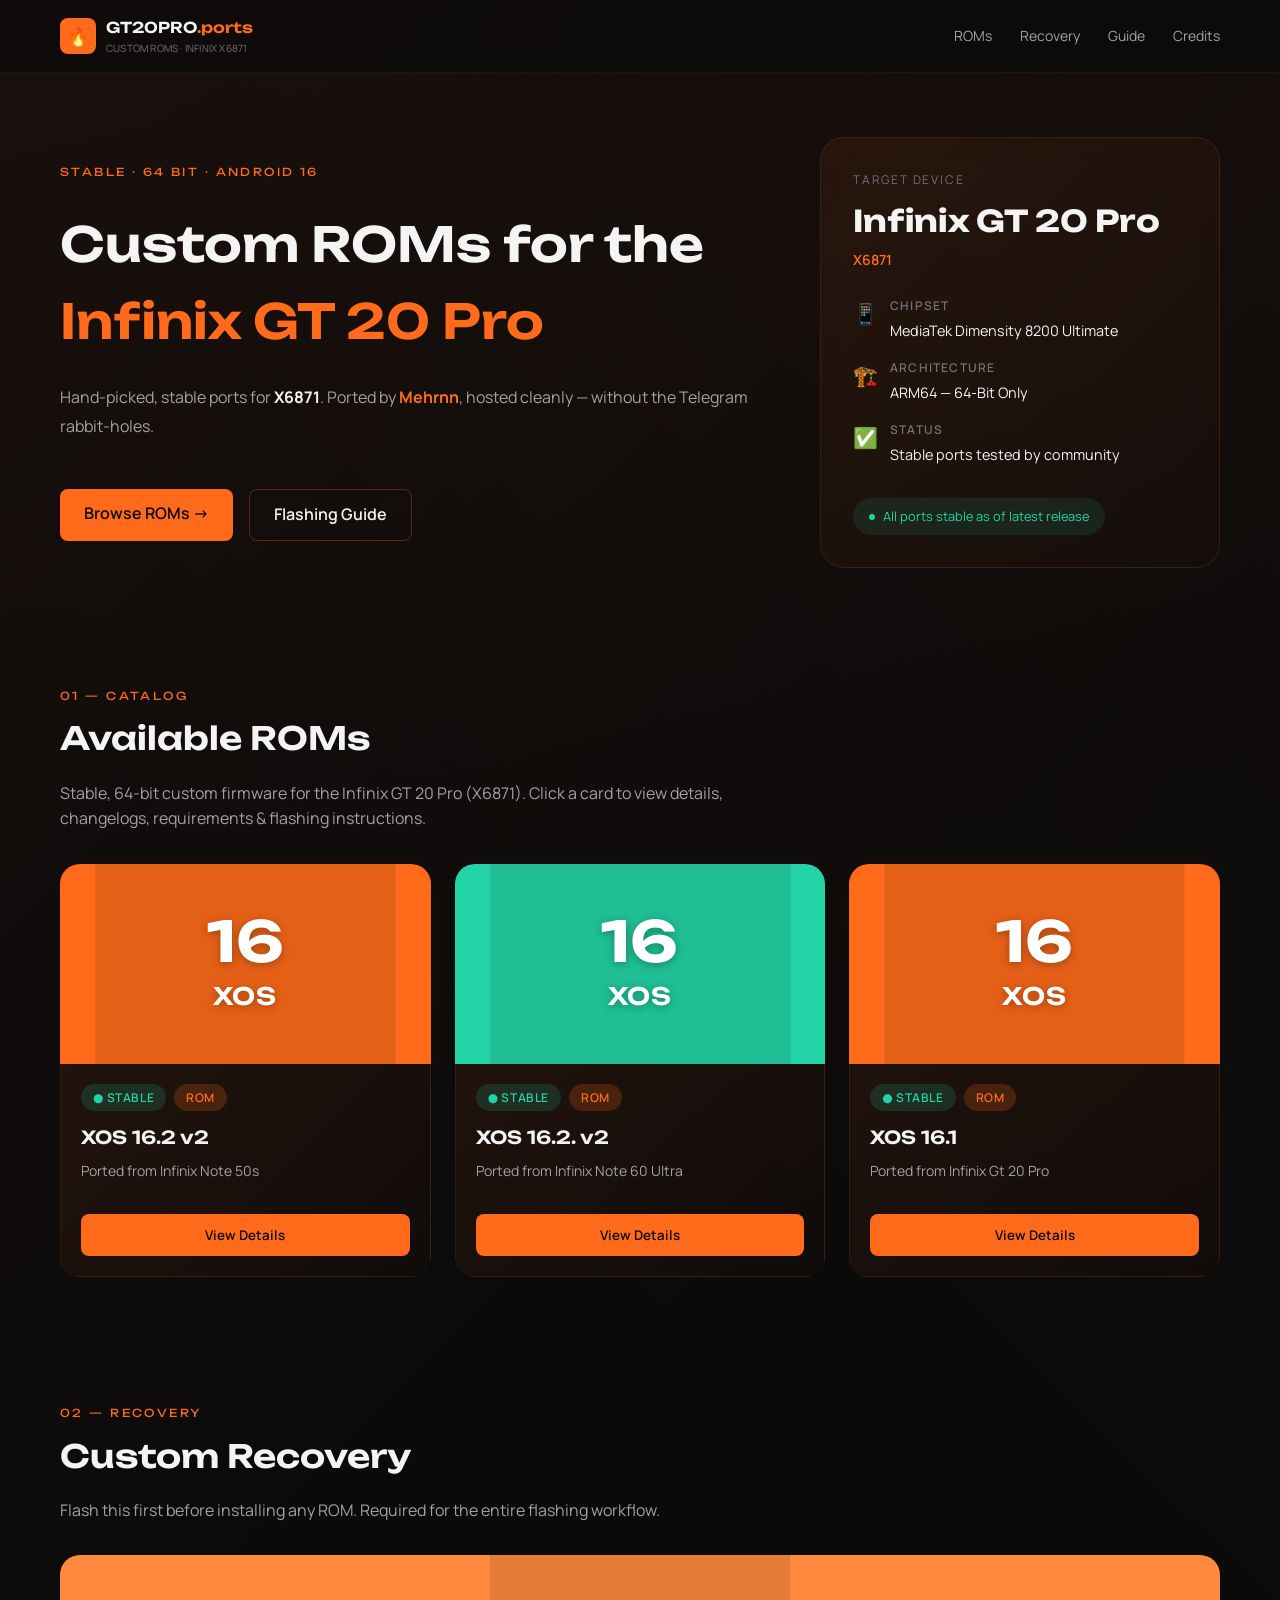
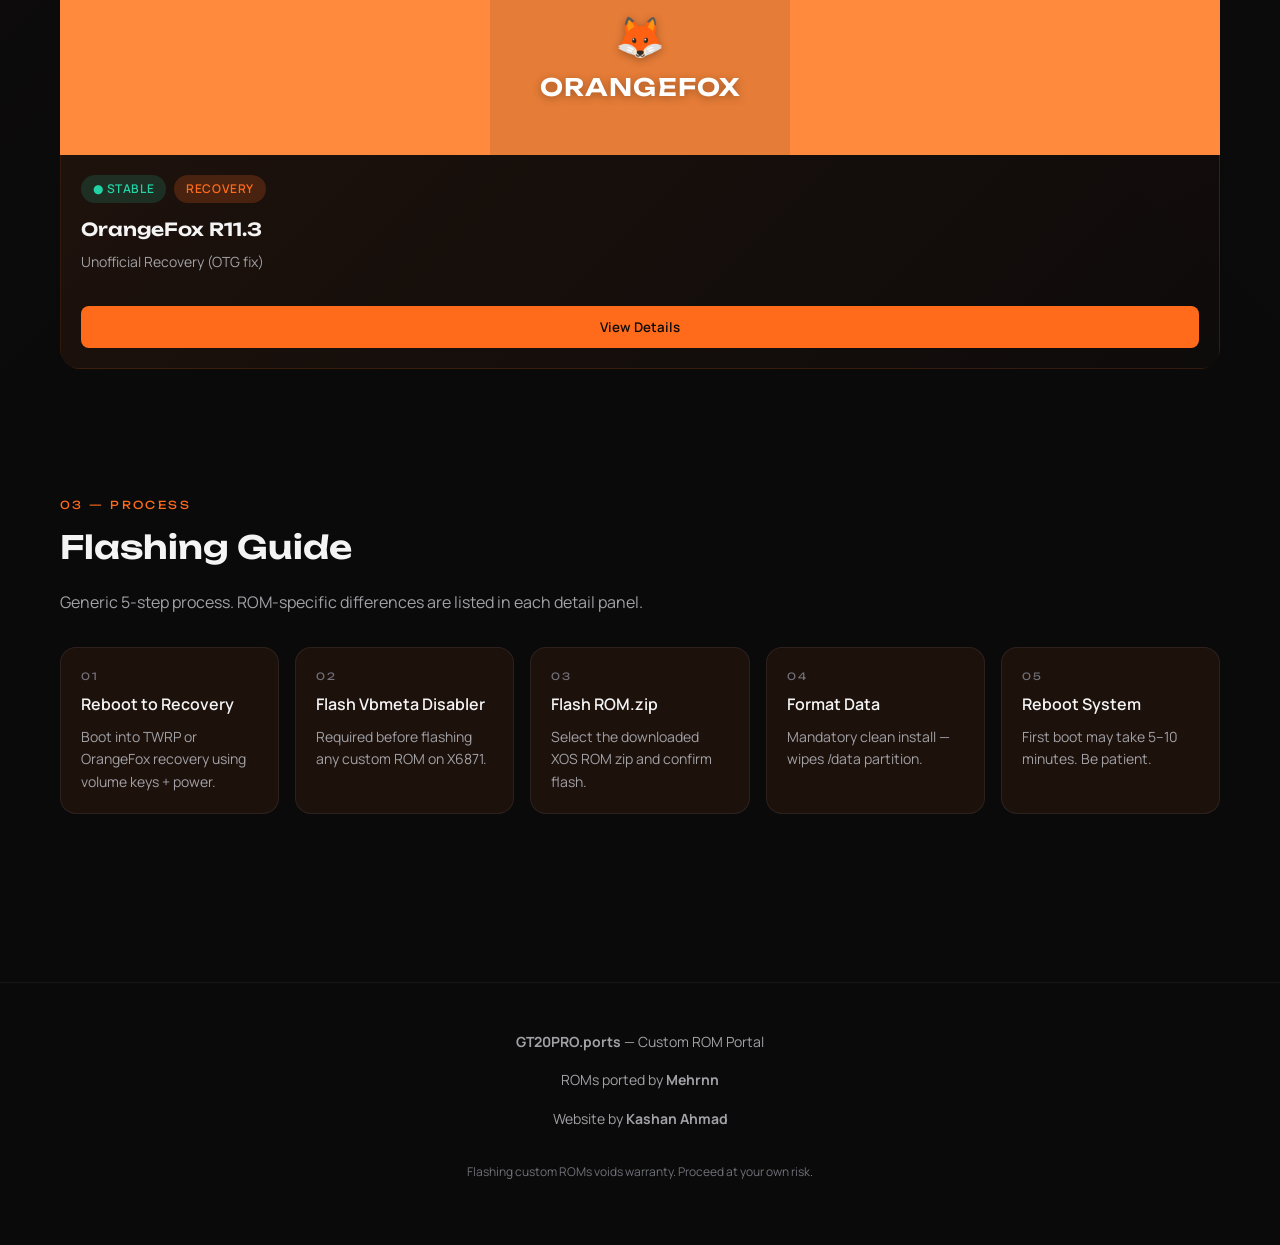
==== commit bdf9a371: "Update index.html" ====
--- a/index.html
+++ b/index.html
@@ -718,9 +718,9 @@
                 ],
             },
             {
-                id: "xos-16-1-v2",
-                title: "XOS 16.1 v2",
-                subtitle: "Ported from Infinix Gt 20 Pro ",
+                id: "xos-16-1",
+                title: "XOS 16.1",
+                subtitle: "Ported from Infinix Gt 20 Pro",
                 androidBase: "Android 16",
                 version: "v2 — Stable",
                 type: "ROM",
@@ -729,7 +729,7 @@
                 porter: "Mehrnn",
                 base: "Any A15 Vendor",
                 bit: "64-Bit Only",
-                description: "XOS 16.1 for GT 20 Pro — Ported from Infinix Note Edge by Mehrnn | 64-Bit Only",
+                description: "XOS 16.1 for GT 20 Pro — Ported from Ported From NOTE EDGE by Mehrnn | 64-Bit Only",
                 downloadUrl: "https://drive.google.com/file/d/16LHoBhw1Z1jrcLk74b5tPc3rYhSiBqjg/view?usp=drivesdk",
                 fileName: "XOS16.1-v2-X6871-Mehrnn.zip",
                 changelogs: ["Enforcing ", "Mem Fusion Fixed", "Media Fixed", "Visual Lag Fixed", "Charging Fixed"],
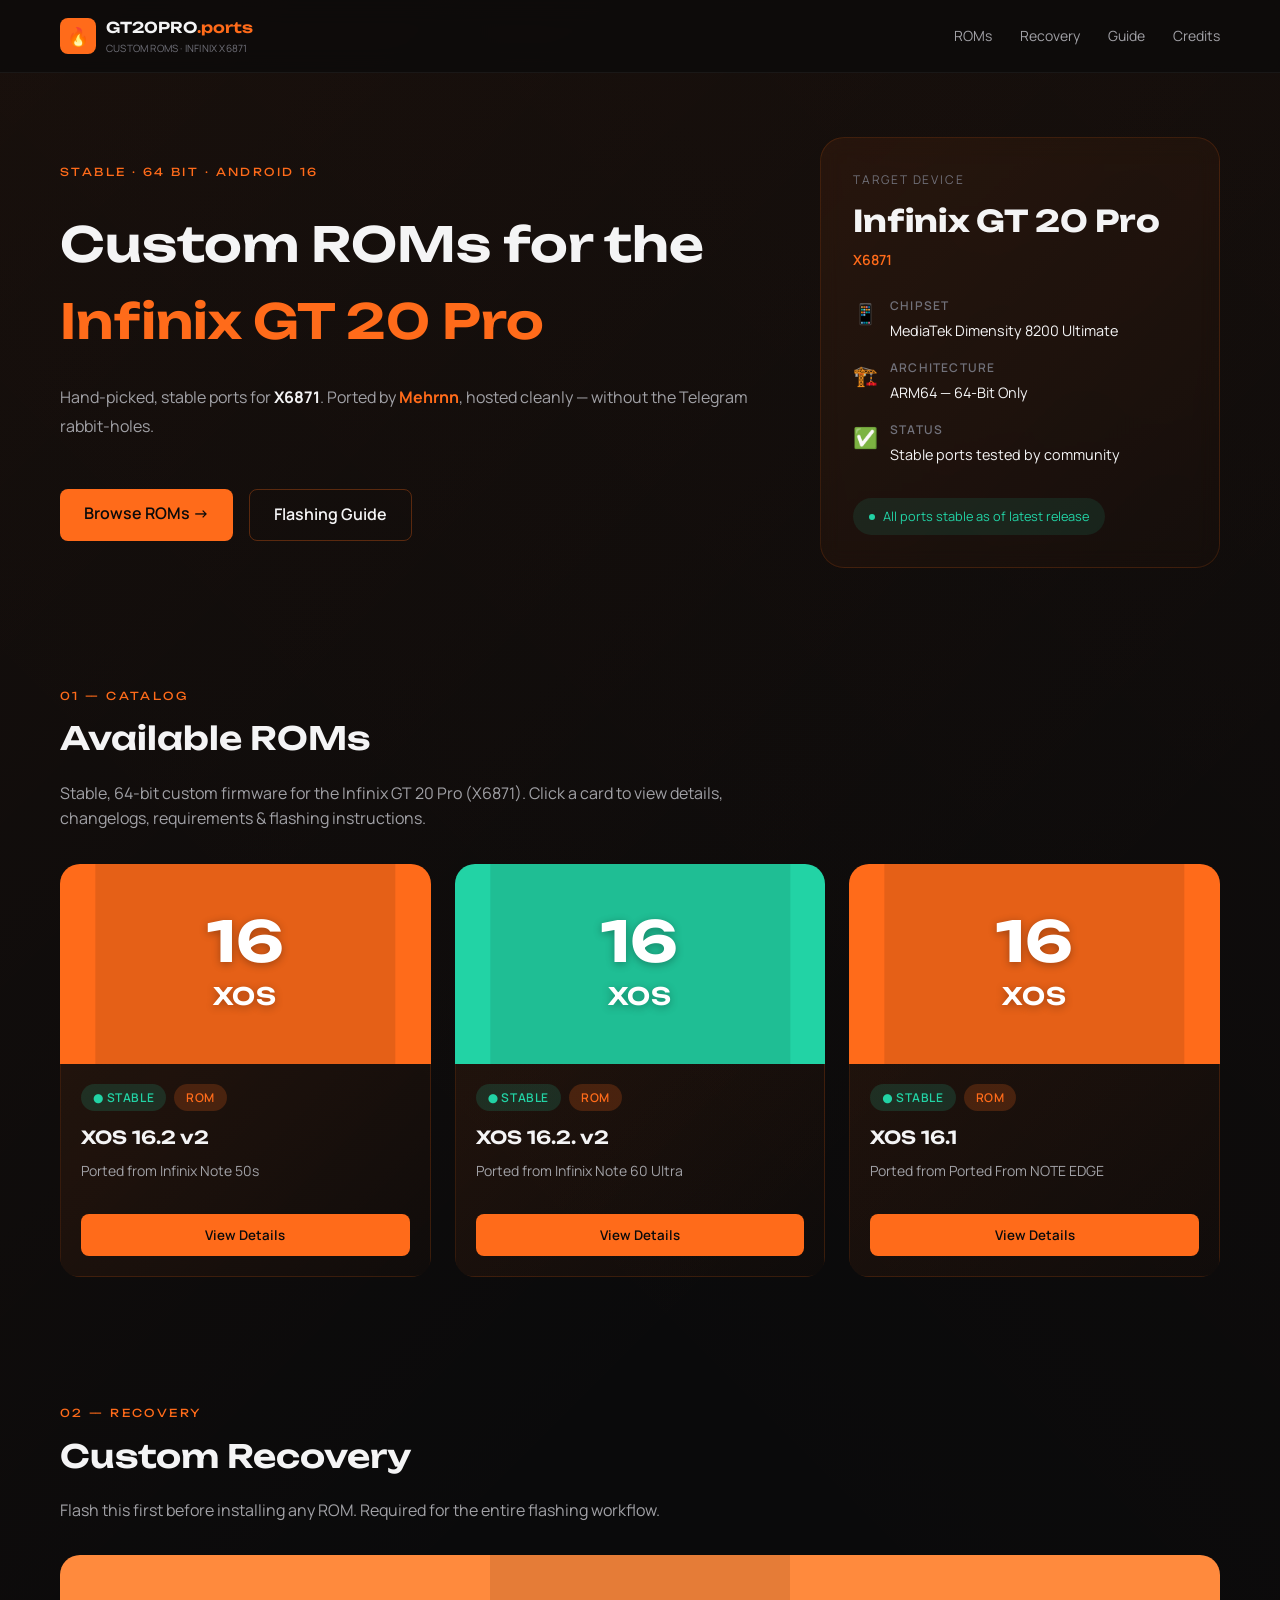
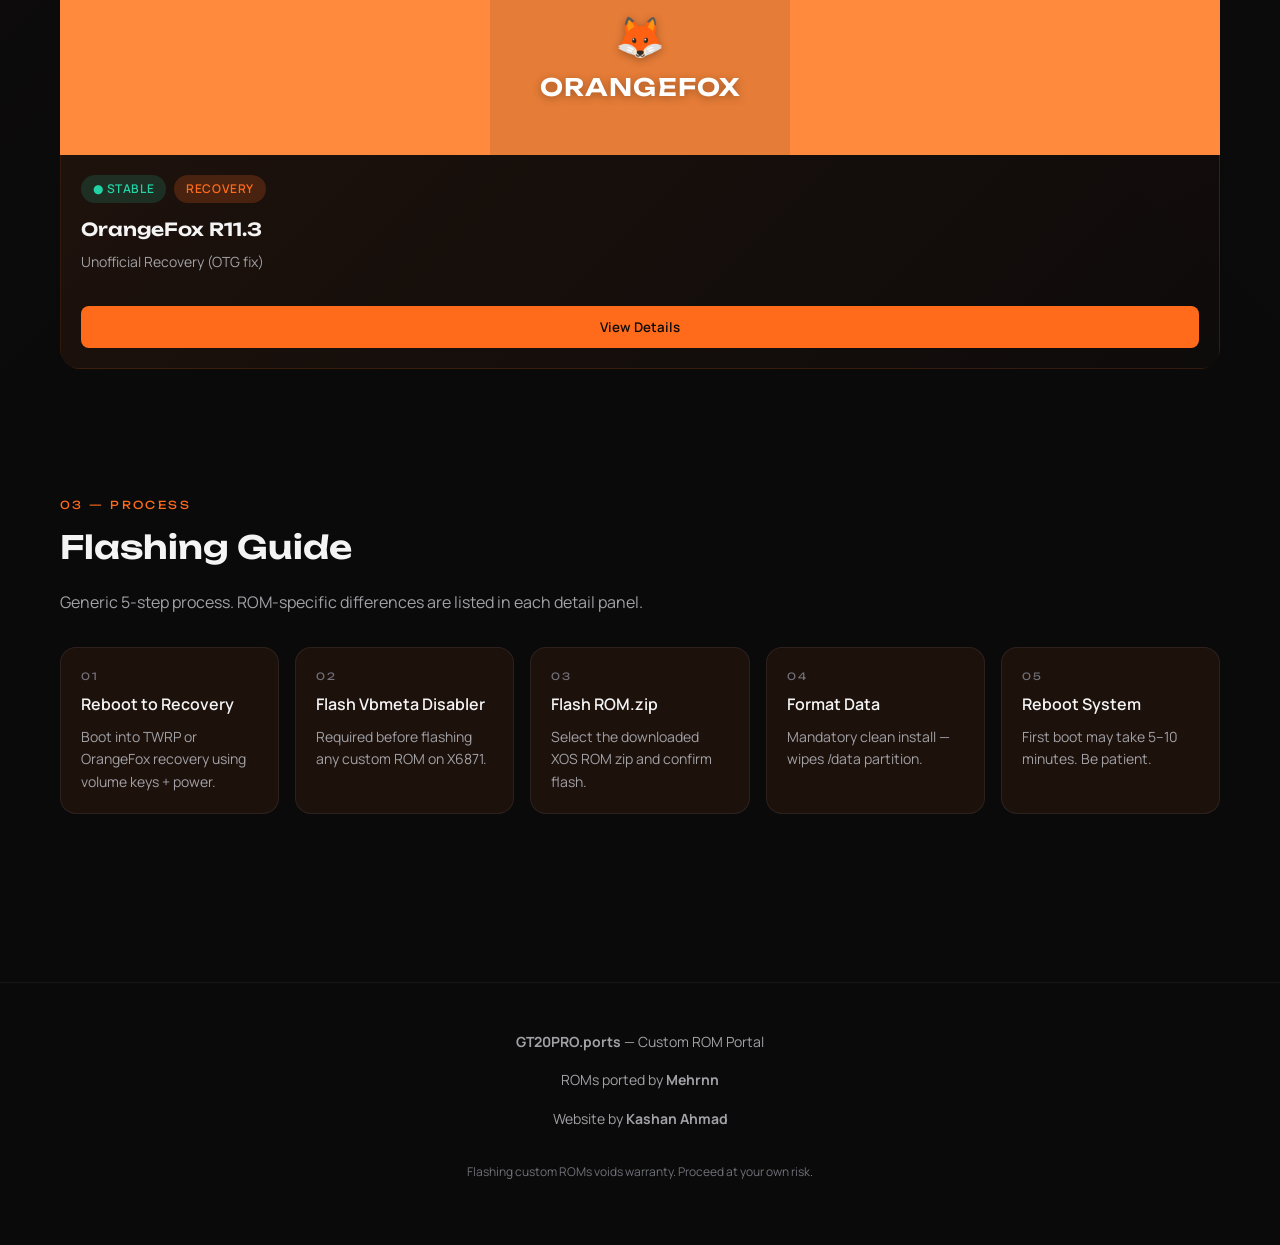
==== commit 4917d04b: "Update index.html" ====
--- a/index.html
+++ b/index.html
@@ -720,7 +720,7 @@
             {
                 id: "xos-16-1",
                 title: "XOS 16.1",
-                subtitle: "Ported from Infinix Gt 20 Pro",
+                subtitle: "Ported from Ported From NOTE EDGE",
                 androidBase: "Android 16",
                 version: "v2 — Stable",
                 type: "ROM",
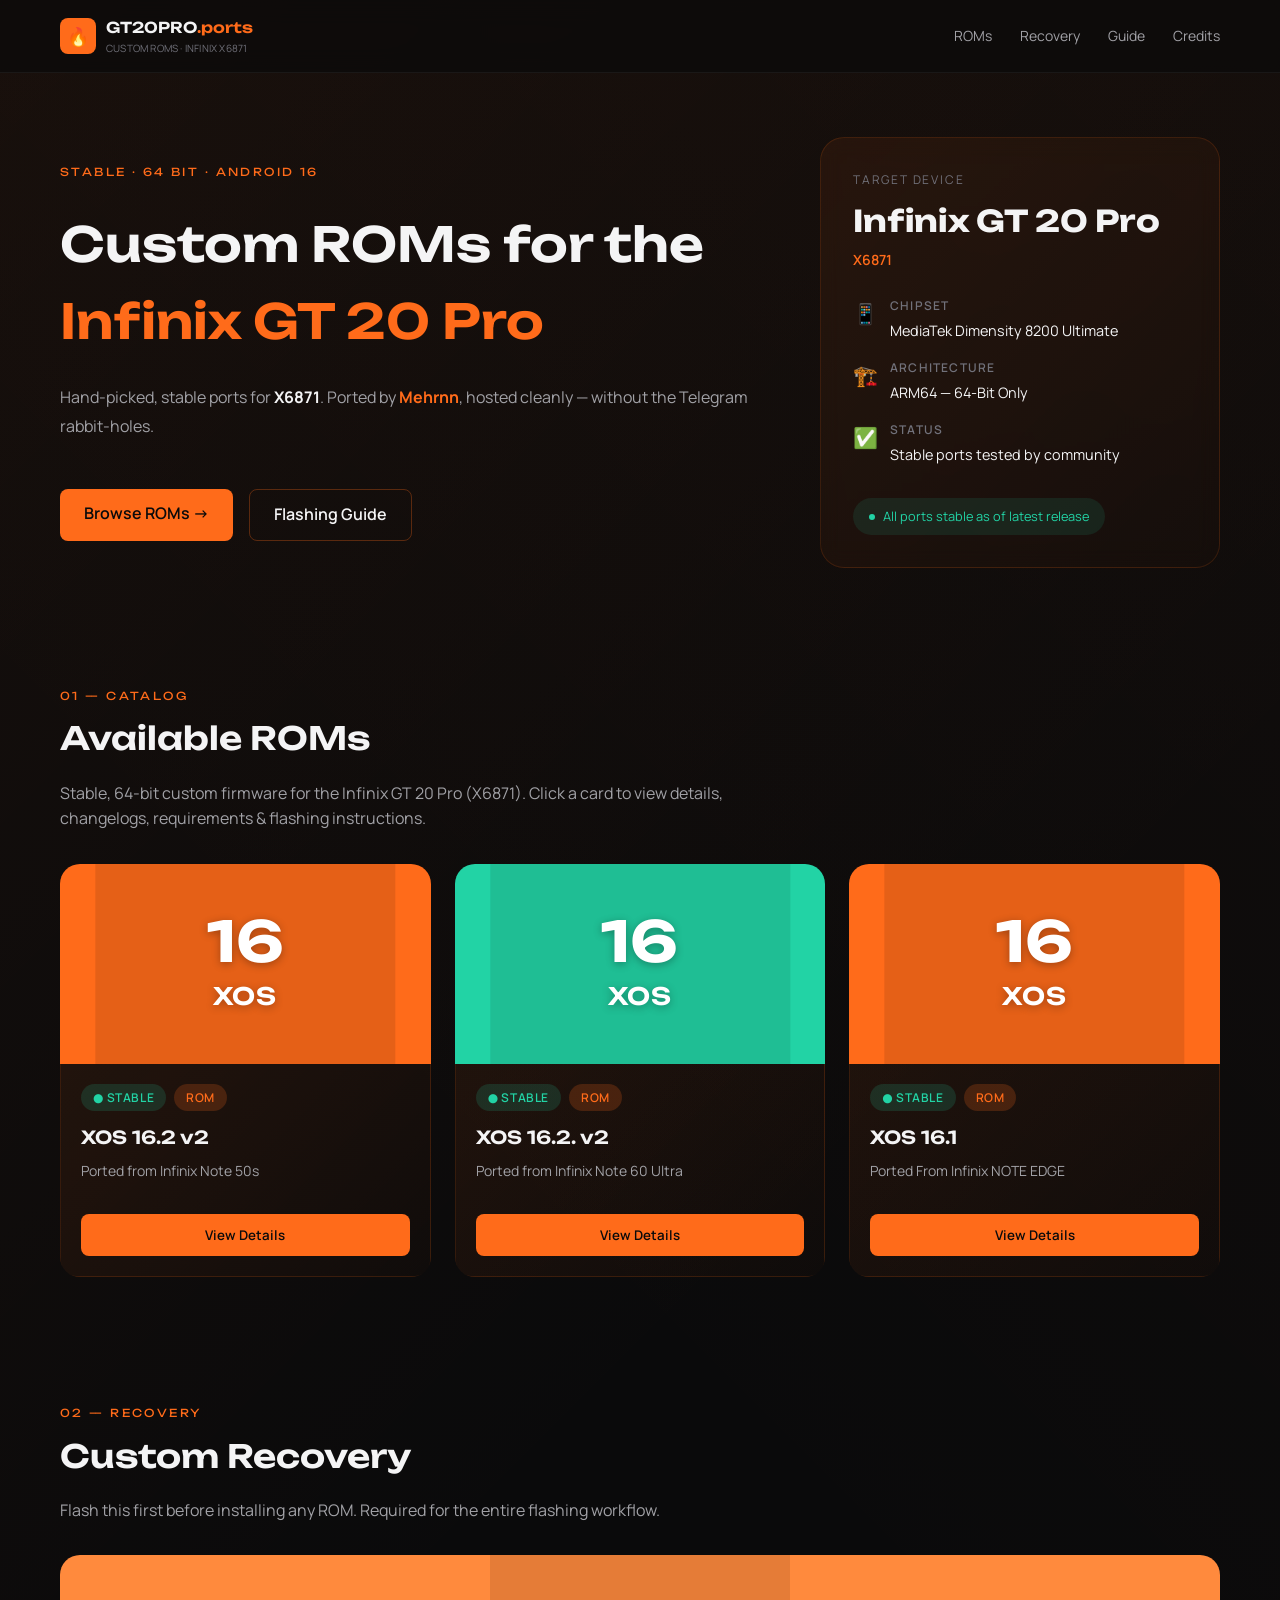
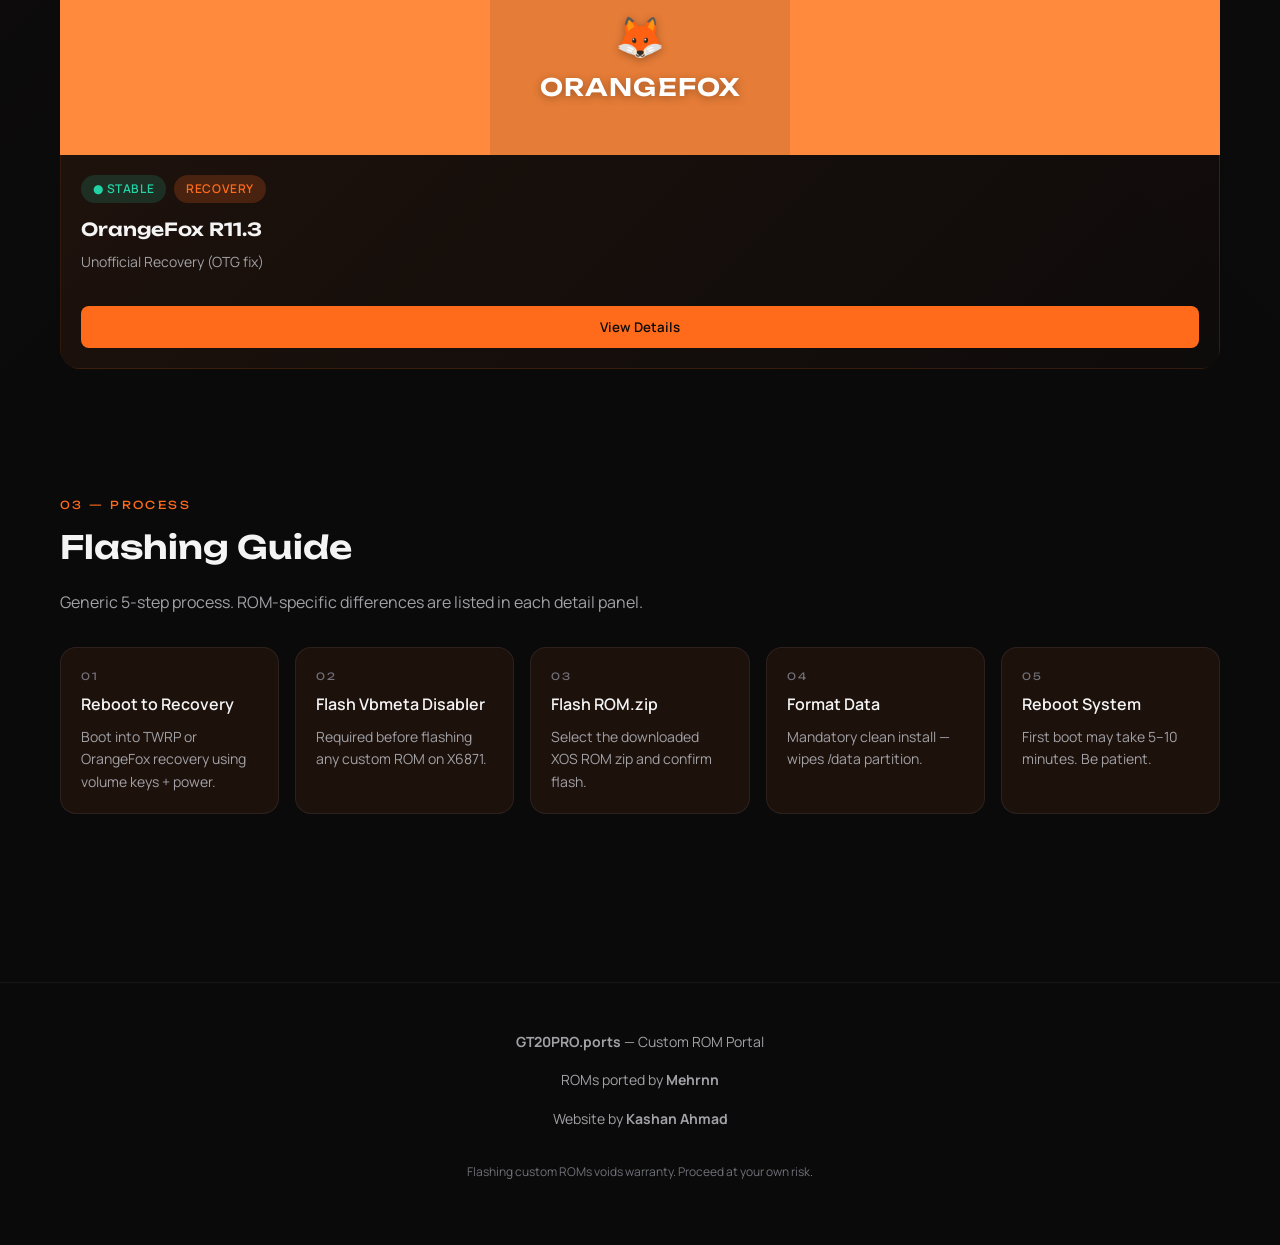
==== commit 1e3d514c: "Update index.html" ====
--- a/index.html
+++ b/index.html
@@ -720,7 +720,7 @@
             {
                 id: "xos-16-1",
                 title: "XOS 16.1",
-                subtitle: "Ported from Ported From NOTE EDGE",
+                subtitle: "Ported From Infinix NOTE EDGE",
                 androidBase: "Android 16",
                 version: "v2 — Stable",
                 type: "ROM",
@@ -730,7 +730,7 @@
                 base: "Any A15 Vendor",
                 bit: "64-Bit Only",
                 description: "XOS 16.1 for GT 20 Pro — Ported from Ported From NOTE EDGE by Mehrnn | 64-Bit Only",
-                downloadUrl: "https://drive.google.com/file/d/16LHoBhw1Z1jrcLk74b5tPc3rYhSiBqjg/view?usp=drivesdk",
+                downloadUrl: "https://drive.google.com/file/d/1T91Z207IHD_tfzvU6-TFUviwjxIchSxW/view?usp=drivesdk",
                 fileName: "XOS16.1-v2-X6871-Mehrnn.zip",
                 changelogs: ["Enforcing ", "Mem Fusion Fixed", "Media Fixed", "Visual Lag Fixed", "Charging Fixed"],
                 requirements: [
